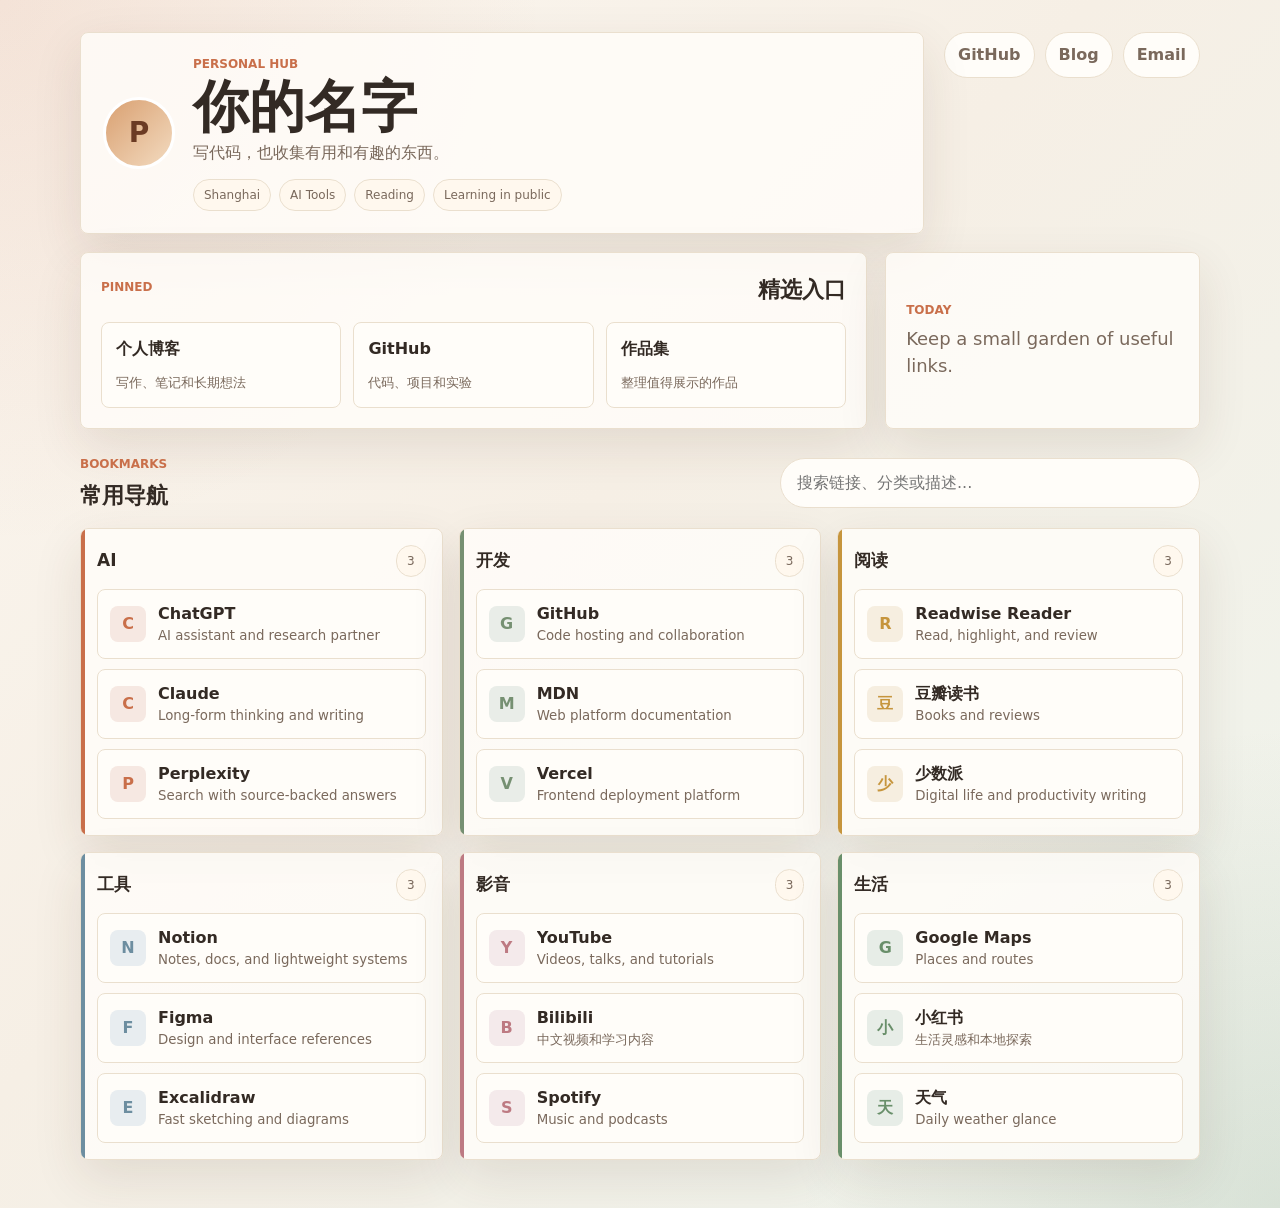
==== index.html @ 1fa59b08 "feat: add personal navigation site" ====
<!doctype html>
<html lang="zh-CN">
  <head>
    <meta charset="utf-8">
    <meta name="viewport" content="width=device-width, initial-scale=1">
    <meta name="description" content="A warm personal navigation hub for favorite links, tools, notes, and daily resources.">
    <title>Personal Navigation Hub</title>
    <link rel="stylesheet" href="styles.css">
    <script src="script.js" defer></script>
  </head>
  <body>
    <main class="page-shell">
      <section class="hero" aria-labelledby="profile-name">
        <div class="profile-card">
          <div class="avatar" aria-hidden="true">P</div>
          <div class="profile-copy">
            <p class="eyebrow">Personal Hub</p>
            <h1 id="profile-name">你的名字</h1>
            <p class="tagline">写代码，也收集有用和有趣的东西。</p>
            <div class="status-tags" id="status-tags" aria-label="Status tags"></div>
          </div>
        </div>
        <nav class="social-links" id="social-links" aria-label="Social links"></nav>
      </section>

      <section class="quick-grid" aria-label="Featured links and note">
        <div class="panel featured-panel">
          <div class="section-heading">
            <p class="eyebrow">Pinned</p>
            <h2>精选入口</h2>
          </div>
          <div class="featured-links" id="featured-links"></div>
        </div>
        <aside class="panel note-panel" aria-label="Daily note">
          <p class="eyebrow">Today</p>
          <p class="note-text">Keep a small garden of useful links.</p>
        </aside>
      </section>

      <section class="navigation-area" aria-labelledby="nav-title">
        <div class="section-heading nav-heading">
          <div>
            <p class="eyebrow">Bookmarks</p>
            <h2 id="nav-title">常用导航</h2>
          </div>
          <label class="search-box">
            <span class="sr-only">搜索链接</span>
            <input id="search-input" type="search" placeholder="搜索链接、分类或描述..." autocomplete="off">
          </label>
        </div>
        <div class="category-grid" id="category-grid"></div>
        <p class="empty-state" id="empty-state" hidden>没有找到匹配的链接，换个关键词试试。</p>
      </section>
    </main>
  </body>
</html>
---- styles.css ----
:root {
  color-scheme: light;
  --paper: #fbf6ef;
  --surface: #fffdf9;
  --surface-soft: #fff8ee;
  --ink: #332a24;
  --muted: #7a695c;
  --line: #eadfce;
  --terracotta: #c96f4a;
  --sage: #769072;
  --gold: #c6953d;
  --blue: #6d8ea0;
  --rose: #bd7a82;
  --green: #698f6a;
  --shadow: 0 18px 50px rgba(73, 48, 31, 0.11);
}

* {
  box-sizing: border-box;
}

body {
  margin: 0;
  min-height: 100vh;
  background:
    radial-gradient(circle at top left, rgba(201, 111, 74, 0.14), transparent 34rem),
    radial-gradient(circle at bottom right, rgba(118, 144, 114, 0.18), transparent 30rem),
    linear-gradient(135deg, #fbf6ef 0%, #f6efe5 44%, #eef4ed 100%);
  color: var(--ink);
  font-family: Inter, ui-sans-serif, system-ui, -apple-system, BlinkMacSystemFont, "Segoe UI", sans-serif;
  line-height: 1.5;
}

a {
  color: inherit;
  text-decoration: none;
}

.page-shell {
  width: min(1120px, calc(100% - 32px));
  margin: 0 auto;
  padding: 32px 0 48px;
}

.hero,
.quick-grid,
.navigation-area {
  animation: rise-in 620ms ease both;
}

.quick-grid {
  animation-delay: 80ms;
}

.navigation-area {
  animation-delay: 140ms;
}

.hero {
  display: flex;
  justify-content: space-between;
  gap: 20px;
  align-items: flex-start;
  margin-bottom: 18px;
}

.profile-card,
.panel,
.category-card {
  border: 1px solid var(--line);
  background: rgba(255, 253, 249, 0.82);
  box-shadow: var(--shadow);
  backdrop-filter: blur(12px);
}

.profile-card {
  display: flex;
  gap: 18px;
  align-items: center;
  flex: 1;
  min-width: 0;
  padding: 22px;
  border-radius: 8px;
}

.avatar {
  display: grid;
  place-items: center;
  width: 72px;
  height: 72px;
  flex: 0 0 auto;
  border: 3px solid #fff;
  border-radius: 50%;
  background: linear-gradient(135deg, #d9a071, #f3dbc0);
  color: #6b3b24;
  font-size: 28px;
  font-weight: 800;
}

.eyebrow {
  margin: 0 0 6px;
  color: var(--terracotta);
  font-size: 12px;
  font-weight: 750;
  text-transform: uppercase;
  letter-spacing: 0;
}

h1,
h2,
h3,
p {
  margin-top: 0;
}

h1 {
  margin-bottom: 6px;
  font-size: clamp(32px, 6vw, 56px);
  line-height: 1;
  letter-spacing: 0;
}

h2 {
  margin-bottom: 0;
  font-size: 22px;
}

h3 {
  margin-bottom: 0;
  font-size: 17px;
}

.tagline {
  margin-bottom: 14px;
  color: var(--muted);
}

.status-tags {
  display: flex;
  flex-wrap: wrap;
  gap: 8px;
}

.status-tags span,
.category-title span {
  border: 1px solid var(--line);
  background: var(--surface-soft);
  color: var(--muted);
  padding: 6px 10px;
  border-radius: 999px;
  font-size: 12px;
}

.social-links {
  display: flex;
  flex-wrap: wrap;
  justify-content: flex-end;
  gap: 10px;
  max-width: 320px;
}

.social-links a {
  border: 1px solid var(--line);
  background: var(--surface);
  padding: 10px 13px;
  border-radius: 999px;
  color: var(--muted);
  font-weight: 700;
  transition: transform 180ms ease, border-color 180ms ease, color 180ms ease;
}

.quick-grid {
  display: grid;
  grid-template-columns: minmax(0, 2fr) minmax(260px, 0.8fr);
  gap: 18px;
  margin-bottom: 22px;
}

.panel {
  border-radius: 8px;
  padding: 20px;
}

.section-heading,
.nav-heading {
  display: flex;
  justify-content: space-between;
  gap: 18px;
  align-items: center;
  margin-bottom: 16px;
}

.featured-links {
  display: grid;
  grid-template-columns: repeat(3, minmax(0, 1fr));
  gap: 12px;
}

.featured-card,
.link-card {
  display: flex;
  gap: 12px;
  min-width: 0;
  border: 1px solid var(--line);
  background: var(--surface);
  transition: transform 180ms ease, border-color 180ms ease, box-shadow 180ms ease, background 180ms ease;
}

.featured-card {
  flex-direction: column;
  padding: 14px;
  border-radius: 8px;
}

.featured-card small,
.link-card small,
.note-text {
  color: var(--muted);
}

.note-panel {
  display: flex;
  flex-direction: column;
  justify-content: center;
}

.note-text {
  margin-bottom: 0;
  font-size: 18px;
}

.navigation-area {
  padding-top: 4px;
}

.search-box {
  width: min(420px, 100%);
}

.search-box input {
  width: 100%;
  border: 1px solid var(--line);
  border-radius: 999px;
  background: var(--surface);
  color: var(--ink);
  font: inherit;
  padding: 12px 16px;
  outline: none;
  transition: border-color 180ms ease, box-shadow 180ms ease;
}

.search-box input:focus {
  border-color: rgba(201, 111, 74, 0.76);
  box-shadow: 0 0 0 4px rgba(201, 111, 74, 0.14);
}

.category-grid {
  display: grid;
  grid-template-columns: repeat(3, minmax(0, 1fr));
  gap: 16px;
}

.category-card {
  position: relative;
  overflow: hidden;
  border-radius: 8px;
  padding: 16px;
}

.category-card::before {
  content: "";
  position: absolute;
  inset: 0 auto 0 0;
  width: 4px;
  background: var(--accent, var(--terracotta));
}

.accent-coral {
  --accent: var(--terracotta);
}

.accent-sage {
  --accent: var(--sage);
}

.accent-gold {
  --accent: var(--gold);
}

.accent-blue {
  --accent: var(--blue);
}

.accent-rose {
  --accent: var(--rose);
}

.accent-green {
  --accent: var(--green);
}

.category-title {
  display: flex;
  justify-content: space-between;
  align-items: center;
  gap: 12px;
  margin-bottom: 12px;
}

.link-list {
  display: grid;
  gap: 10px;
}

.link-card {
  align-items: center;
  padding: 12px;
  border-radius: 8px;
}

.link-mark {
  display: grid;
  place-items: center;
  width: 36px;
  height: 36px;
  flex: 0 0 auto;
  border-radius: 8px;
  background: color-mix(in srgb, var(--accent) 16%, white);
  color: var(--accent);
  font-weight: 800;
}

.link-copy {
  display: grid;
  min-width: 0;
}

.link-copy strong,
.link-copy small {
  overflow: hidden;
  text-overflow: ellipsis;
  white-space: nowrap;
}

.featured-card:hover,
.link-card:hover,
.social-links a:hover {
  transform: translateY(-3px);
  border-color: color-mix(in srgb, var(--accent, var(--terracotta)) 45%, var(--line));
  box-shadow: 0 14px 30px rgba(73, 48, 31, 0.12);
}

.empty-state {
  border: 1px dashed var(--line);
  border-radius: 8px;
  margin: 18px 0 0;
  padding: 18px;
  color: var(--muted);
  text-align: center;
}

.sr-only {
  position: absolute;
  width: 1px;
  height: 1px;
  padding: 0;
  margin: -1px;
  overflow: hidden;
  clip: rect(0, 0, 0, 0);
  white-space: nowrap;
  border: 0;
}

[hidden] {
  display: none !important;
}

@keyframes rise-in {
  from {
    opacity: 0;
    transform: translateY(12px);
  }

  to {
    opacity: 1;
    transform: translateY(0);
  }
}

@media (max-width: 860px) {
  .hero,
  .section-heading,
  .nav-heading {
    align-items: stretch;
    flex-direction: column;
  }

  .social-links {
    justify-content: flex-start;
    max-width: none;
  }

  .quick-grid,
  .category-grid {
    grid-template-columns: 1fr;
  }

  .featured-links {
    grid-template-columns: 1fr;
  }
}

@media (max-width: 560px) {
  .page-shell {
    width: min(100% - 22px, 1120px);
    padding-top: 16px;
  }

  .profile-card {
    align-items: flex-start;
    flex-direction: column;
  }

  h1 {
    font-size: 38px;
  }
}

@media (prefers-reduced-motion: reduce) {
  *,
  *::before,
  *::after {
    animation-duration: 1ms !important;
    scroll-behavior: auto !important;
    transition-duration: 1ms !important;
  }
}
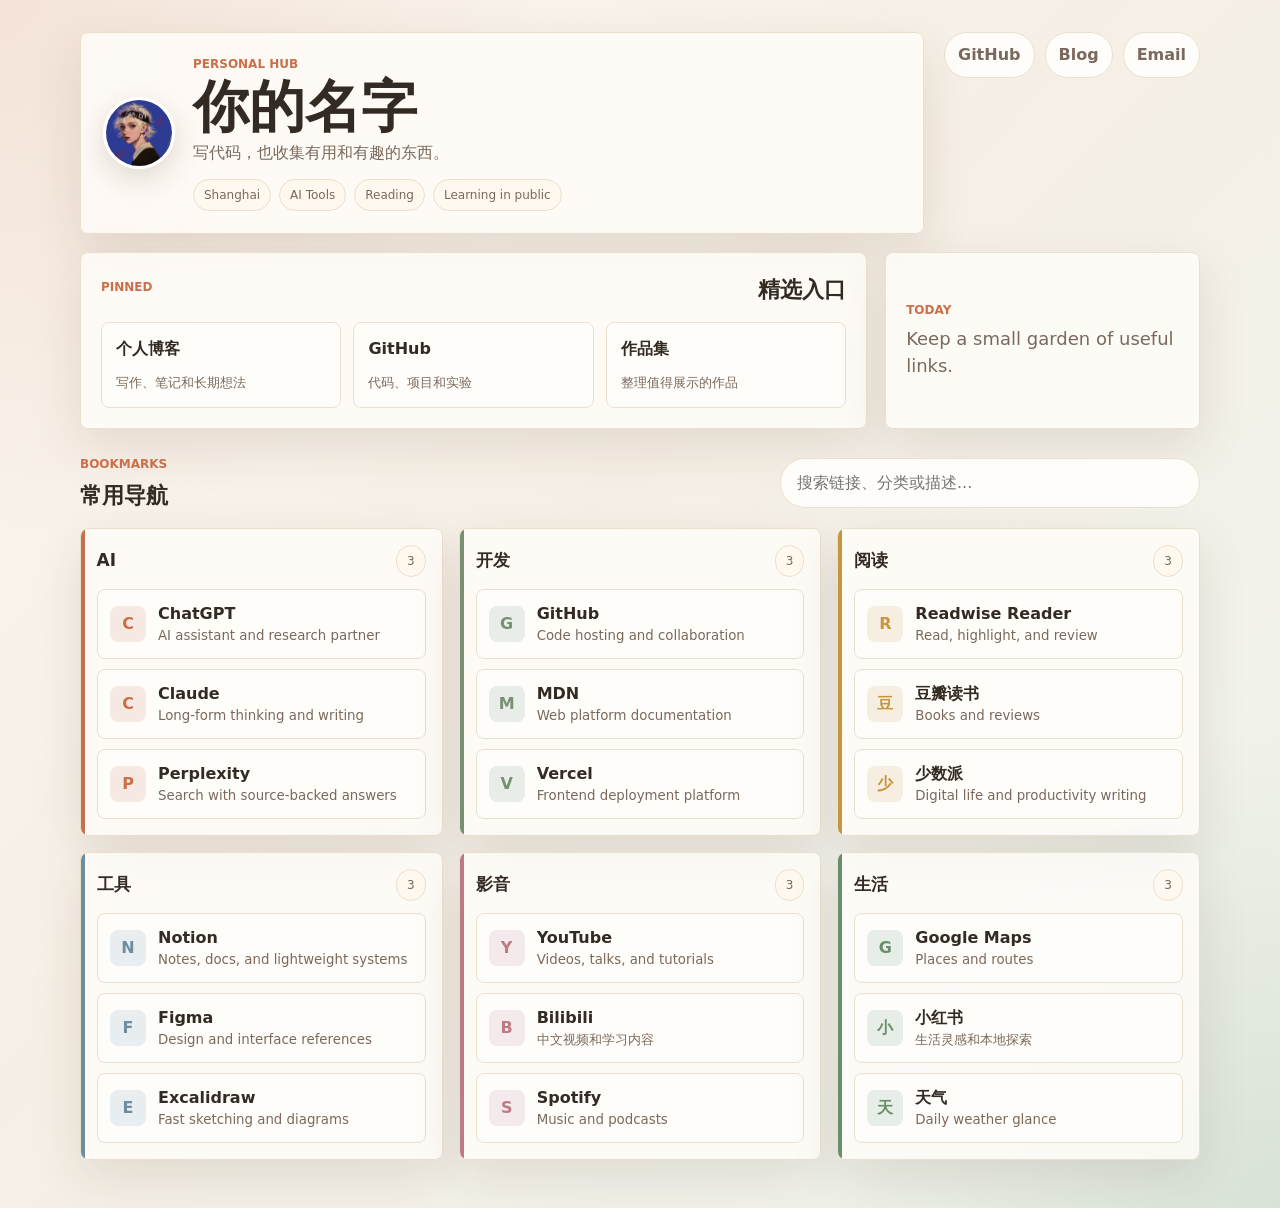
==== commit 426035a4: "feat: update profile avatar and email" ====
--- a/index.html
+++ b/index.html
@@ -12,7 +12,7 @@
     <main class="page-shell">
       <section class="hero" aria-labelledby="profile-name">
         <div class="profile-card">
-          <div class="avatar" aria-hidden="true">P</div>
+          <img class="avatar" src="assets/avatar.jpg" alt="个人头像">
           <div class="profile-copy">
             <p class="eyebrow">Personal Hub</p>
             <h1 id="profile-name">你的名字</h1>
--- a/styles.css
+++ b/styles.css
@@ -84,17 +84,15 @@
 }
 
 .avatar {
-  display: grid;
-  place-items: center;
   width: 72px;
   height: 72px;
   flex: 0 0 auto;
   border: 3px solid #fff;
   border-radius: 50%;
+  object-fit: cover;
+  object-position: center;
   background: linear-gradient(135deg, #d9a071, #f3dbc0);
-  color: #6b3b24;
-  font-size: 28px;
-  font-weight: 800;
+  box-shadow: 0 10px 28px rgba(73, 48, 31, 0.16);
 }
 
 .eyebrow {
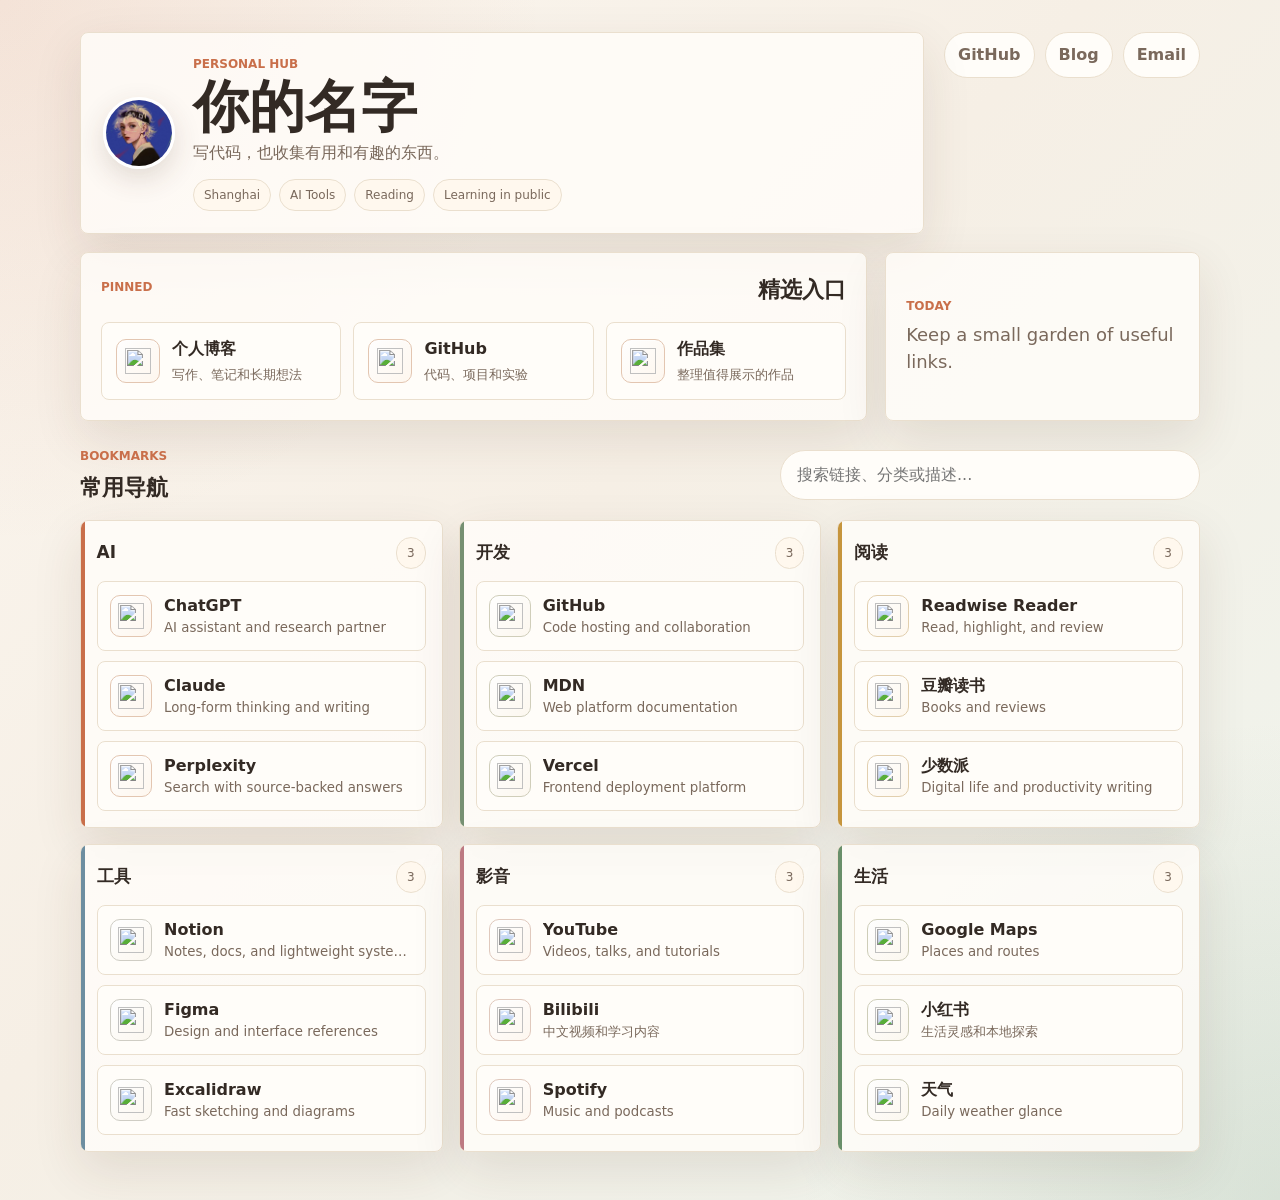
==== commit 8a5b1a1e: "feat: add link image previews" ====
--- a/index.html
+++ b/index.html
@@ -5,8 +5,8 @@
     <meta name="viewport" content="width=device-width, initial-scale=1">
     <meta name="description" content="A warm personal navigation hub for favorite links, tools, notes, and daily resources.">
     <title>Personal Navigation Hub</title>
-    <link rel="stylesheet" href="styles.css">
-    <script src="script.js" defer></script>
+    <link rel="stylesheet" href="styles.css?v=20260515-2">
+    <script src="script.js?v=20260515-2" defer></script>
   </head>
   <body>
     <main class="page-shell">
--- a/styles.css
+++ b/styles.css
@@ -205,9 +205,47 @@
 }
 
 .featured-card {
-  flex-direction: column;
+  align-items: center;
   padding: 14px;
   border-radius: 8px;
+}
+
+.featured-card span:last-child {
+  display: grid;
+  gap: 4px;
+  min-width: 0;
+}
+
+.featured-visual,
+.link-visual {
+  display: grid;
+  place-items: center;
+  flex: 0 0 auto;
+  border: 1px solid color-mix(in srgb, var(--accent, var(--terracotta)) 22%, var(--line));
+  background:
+    linear-gradient(135deg, rgba(255, 255, 255, 0.92), rgba(255, 248, 238, 0.78)),
+    color-mix(in srgb, var(--accent, var(--terracotta)) 9%, white);
+  box-shadow: inset 0 1px 0 rgba(255, 255, 255, 0.72);
+}
+
+.featured-visual {
+  width: 44px;
+  height: 44px;
+  border-radius: 10px;
+}
+
+.link-visual {
+  width: 42px;
+  height: 42px;
+  border-radius: 10px;
+}
+
+.featured-visual img,
+.link-visual img {
+  display: block;
+  width: 26px;
+  height: 26px;
+  object-fit: contain;
 }
 
 .featured-card small,
@@ -316,18 +354,6 @@
   border-radius: 8px;
 }
 
-.link-mark {
-  display: grid;
-  place-items: center;
-  width: 36px;
-  height: 36px;
-  flex: 0 0 auto;
-  border-radius: 8px;
-  background: color-mix(in srgb, var(--accent) 16%, white);
-  color: var(--accent);
-  font-weight: 800;
-}
-
 .link-copy {
   display: grid;
   min-width: 0;
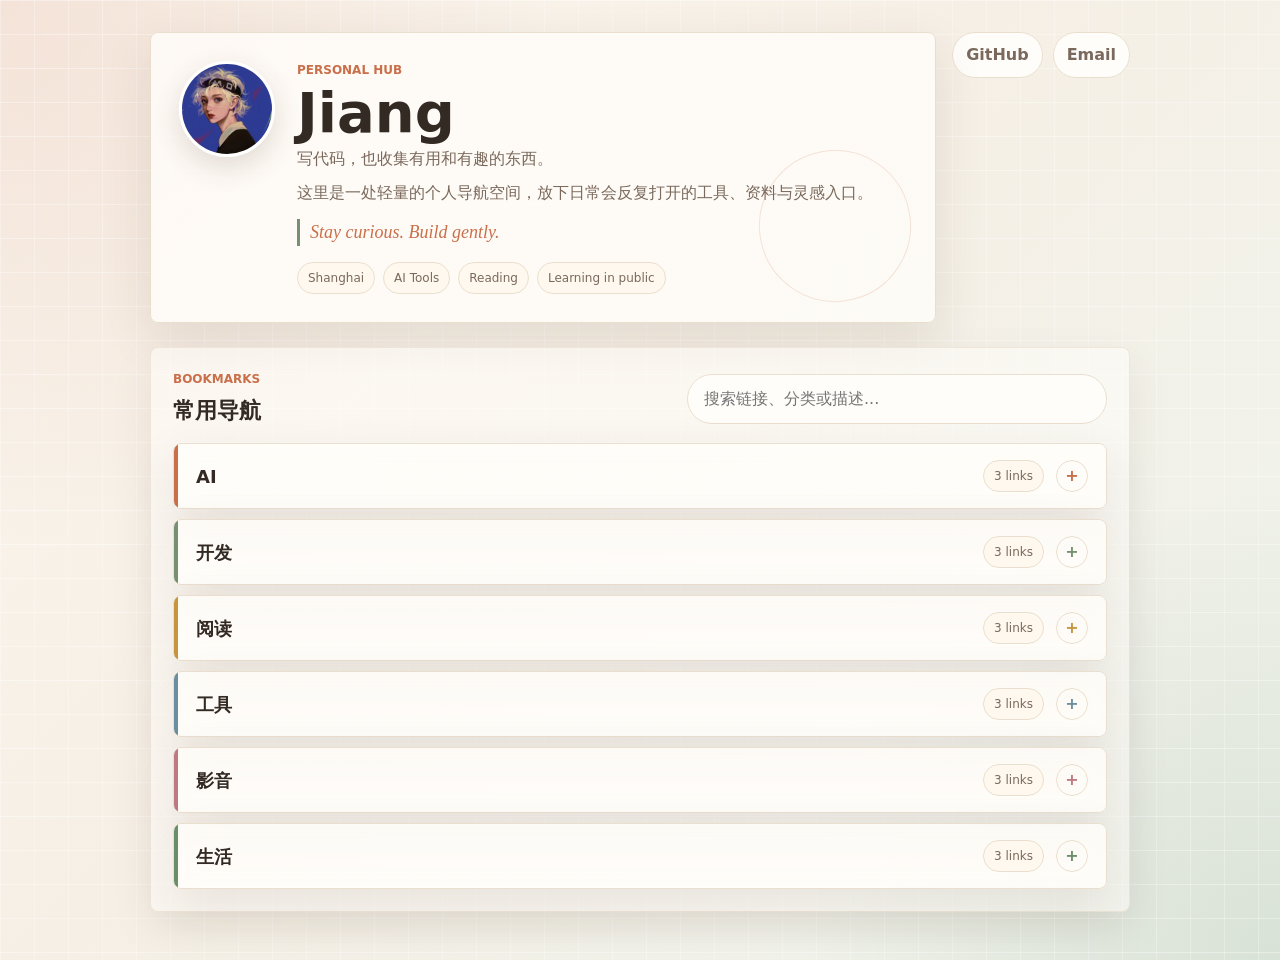
==== commit a620101c: "feat: simplify profile and collapse navigation" ====
--- a/index.html
+++ b/index.html
@@ -5,8 +5,8 @@
     <meta name="viewport" content="width=device-width, initial-scale=1">
     <meta name="description" content="A warm personal navigation hub for favorite links, tools, notes, and daily resources.">
     <title>Personal Navigation Hub</title>
-    <link rel="stylesheet" href="styles.css?v=20260515-2">
-    <script src="script.js?v=20260515-2" defer></script>
+    <link rel="stylesheet" href="styles.css?v=20260515-3">
+    <script src="script.js?v=20260515-3" defer></script>
   </head>
   <body>
     <main class="page-shell">
@@ -15,26 +15,14 @@
           <img class="avatar" src="assets/avatar.jpg" alt="个人头像">
           <div class="profile-copy">
             <p class="eyebrow">Personal Hub</p>
-            <h1 id="profile-name">你的名字</h1>
+            <h1 id="profile-name">Jiang</h1>
             <p class="tagline">写代码，也收集有用和有趣的东西。</p>
+            <p class="profile-intro">这里是一处轻量的个人导航空间，放下日常会反复打开的工具、资料与灵感入口。</p>
+            <p class="signature">Stay curious. Build gently.</p>
             <div class="status-tags" id="status-tags" aria-label="Status tags"></div>
           </div>
         </div>
         <nav class="social-links" id="social-links" aria-label="Social links"></nav>
-      </section>
-
-      <section class="quick-grid" aria-label="Featured links and note">
-        <div class="panel featured-panel">
-          <div class="section-heading">
-            <p class="eyebrow">Pinned</p>
-            <h2>精选入口</h2>
-          </div>
-          <div class="featured-links" id="featured-links"></div>
-        </div>
-        <aside class="panel note-panel" aria-label="Daily note">
-          <p class="eyebrow">Today</p>
-          <p class="note-text">Keep a small garden of useful links.</p>
-        </aside>
       </section>
 
       <section class="navigation-area" aria-labelledby="nav-title">
--- a/styles.css
+++ b/styles.css
@@ -23,9 +23,12 @@
   margin: 0;
   min-height: 100vh;
   background:
+    linear-gradient(rgba(255, 255, 255, 0.36) 1px, transparent 1px),
+    linear-gradient(90deg, rgba(255, 255, 255, 0.28) 1px, transparent 1px),
     radial-gradient(circle at top left, rgba(201, 111, 74, 0.14), transparent 34rem),
     radial-gradient(circle at bottom right, rgba(118, 144, 114, 0.18), transparent 30rem),
     linear-gradient(135deg, #fbf6ef 0%, #f6efe5 44%, #eef4ed 100%);
+  background-size: 34px 34px, 34px 34px, auto, auto, auto;
   color: var(--ink);
   font-family: Inter, ui-sans-serif, system-ui, -apple-system, BlinkMacSystemFont, "Segoe UI", sans-serif;
   line-height: 1.5;
@@ -37,31 +40,26 @@
 }
 
 .page-shell {
-  width: min(1120px, calc(100% - 32px));
+  width: min(980px, calc(100% - 32px));
   margin: 0 auto;
   padding: 32px 0 48px;
 }
 
 .hero,
-.quick-grid,
 .navigation-area {
   animation: rise-in 620ms ease both;
 }
 
-.quick-grid {
-  animation-delay: 80ms;
-}
-
 .navigation-area {
-  animation-delay: 140ms;
+  animation-delay: 100ms;
 }
 
 .hero {
-  display: flex;
-  justify-content: space-between;
-  gap: 20px;
-  align-items: flex-start;
-  margin-bottom: 18px;
+  display: grid;
+  grid-template-columns: minmax(0, 1fr) auto;
+  gap: 16px;
+  align-items: start;
+  margin-bottom: 24px;
 }
 
 .profile-card,
@@ -75,17 +73,32 @@
 
 .profile-card {
   display: flex;
-  gap: 18px;
-  align-items: center;
+  gap: 22px;
+  align-items: flex-start;
   flex: 1;
   min-width: 0;
-  padding: 22px;
+  position: relative;
+  overflow: hidden;
+  padding: 28px;
   border-radius: 8px;
 }
 
+.profile-card::after {
+  content: "";
+  position: absolute;
+  right: 24px;
+  bottom: 20px;
+  width: 150px;
+  height: 150px;
+  border: 1px solid rgba(201, 111, 74, 0.18);
+  border-radius: 50%;
+  transform: rotate(-12deg);
+  pointer-events: none;
+}
+
 .avatar {
-  width: 72px;
-  height: 72px;
+  width: 96px;
+  height: 96px;
   flex: 0 0 auto;
   border: 3px solid #fff;
   border-radius: 50%;
@@ -129,8 +142,26 @@
 }
 
 .tagline {
+  margin-bottom: 10px;
+  color: var(--muted);
+}
+
+.profile-intro {
+  max-width: 620px;
   margin-bottom: 14px;
-  color: var(--muted);
+  color: #5f5147;
+  font-size: 16px;
+}
+
+.signature {
+  display: inline-flex;
+  margin-bottom: 16px;
+  border-left: 3px solid var(--sage);
+  padding-left: 10px;
+  color: var(--terracotta);
+  font-family: Georgia, "Times New Roman", serif;
+  font-size: 18px;
+  font-style: italic;
 }
 
 .status-tags {
@@ -140,7 +171,7 @@
 }
 
 .status-tags span,
-.category-title span {
+.category-meta {
   border: 1px solid var(--line);
   background: var(--surface-soft);
   color: var(--muted);
@@ -167,13 +198,6 @@
   transition: transform 180ms ease, border-color 180ms ease, color 180ms ease;
 }
 
-.quick-grid {
-  display: grid;
-  grid-template-columns: minmax(0, 2fr) minmax(260px, 0.8fr);
-  gap: 18px;
-  margin-bottom: 22px;
-}
-
 .panel {
   border-radius: 8px;
   padding: 20px;
@@ -188,13 +212,6 @@
   margin-bottom: 16px;
 }
 
-.featured-links {
-  display: grid;
-  grid-template-columns: repeat(3, minmax(0, 1fr));
-  gap: 12px;
-}
-
-.featured-card,
 .link-card {
   display: flex;
   gap: 12px;
@@ -204,19 +221,6 @@
   transition: transform 180ms ease, border-color 180ms ease, box-shadow 180ms ease, background 180ms ease;
 }
 
-.featured-card {
-  align-items: center;
-  padding: 14px;
-  border-radius: 8px;
-}
-
-.featured-card span:last-child {
-  display: grid;
-  gap: 4px;
-  min-width: 0;
-}
-
-.featured-visual,
 .link-visual {
   display: grid;
   place-items: center;
@@ -228,19 +232,12 @@
   box-shadow: inset 0 1px 0 rgba(255, 255, 255, 0.72);
 }
 
-.featured-visual {
-  width: 44px;
-  height: 44px;
-  border-radius: 10px;
-}
-
 .link-visual {
   width: 42px;
   height: 42px;
   border-radius: 10px;
 }
 
-.featured-visual img,
 .link-visual img {
   display: block;
   width: 26px;
@@ -248,25 +245,17 @@
   object-fit: contain;
 }
 
-.featured-card small,
 .link-card small,
-.note-text {
+.profile-intro {
   color: var(--muted);
 }
 
-.note-panel {
-  display: flex;
-  flex-direction: column;
-  justify-content: center;
-}
-
-.note-text {
-  margin-bottom: 0;
-  font-size: 18px;
-}
-
 .navigation-area {
-  padding-top: 4px;
+  border: 1px solid rgba(234, 223, 206, 0.7);
+  border-radius: 8px;
+  background: rgba(255, 253, 249, 0.56);
+  padding: 22px;
+  box-shadow: 0 16px 44px rgba(73, 48, 31, 0.08);
 }
 
 .search-box {
@@ -292,15 +281,16 @@
 
 .category-grid {
   display: grid;
-  grid-template-columns: repeat(3, minmax(0, 1fr));
-  gap: 16px;
+  grid-template-columns: 1fr;
+  gap: 10px;
 }
 
 .category-card {
   position: relative;
   overflow: hidden;
   border-radius: 8px;
-  padding: 16px;
+  padding: 0;
+  transition: border-color 180ms ease, box-shadow 180ms ease, transform 180ms ease;
 }
 
 .category-card::before {
@@ -311,6 +301,11 @@
   background: var(--accent, var(--terracotta));
 }
 
+.category-card[open] {
+  border-color: color-mix(in srgb, var(--accent) 42%, var(--line));
+  box-shadow: 0 16px 38px rgba(73, 48, 31, 0.1);
+}
+
 .accent-coral {
   --accent: var(--terracotta);
 }
@@ -340,12 +335,50 @@
   justify-content: space-between;
   align-items: center;
   gap: 12px;
-  margin-bottom: 12px;
+  min-height: 62px;
+  margin-bottom: 0;
+  padding: 16px 18px 16px 22px;
+  cursor: pointer;
+  list-style: none;
+}
+
+.category-title::-webkit-details-marker {
+  display: none;
+}
+
+.category-title::after {
+  content: "+";
+  display: grid;
+  place-items: center;
+  width: 30px;
+  height: 30px;
+  border: 1px solid var(--line);
+  border-radius: 50%;
+  color: var(--accent);
+  font-weight: 800;
+  transition: transform 180ms ease, background 180ms ease;
+}
+
+.category-card[open] .category-title::after {
+  content: "-";
+  transform: rotate(180deg);
+  background: color-mix(in srgb, var(--accent) 10%, white);
+}
+
+.category-name {
+  font-size: 18px;
+  font-weight: 800;
+}
+
+.category-meta {
+  margin-left: auto;
 }
 
 .link-list {
   display: grid;
   gap: 10px;
+  padding: 0 16px 16px 22px;
+  animation: reveal-links 220ms ease both;
 }
 
 .link-card {
@@ -366,7 +399,6 @@
   white-space: nowrap;
 }
 
-.featured-card:hover,
 .link-card:hover,
 .social-links a:hover {
   transform: translateY(-3px);
@@ -411,25 +443,35 @@
   }
 }
 
+@keyframes reveal-links {
+  from {
+    opacity: 0;
+    transform: translateY(-4px);
+  }
+
+  to {
+    opacity: 1;
+    transform: translateY(0);
+  }
+}
+
 @media (max-width: 860px) {
-  .hero,
   .section-heading,
   .nav-heading {
     align-items: stretch;
     flex-direction: column;
   }
 
+  .hero {
+    grid-template-columns: 1fr;
+  }
+
   .social-links {
     justify-content: flex-start;
     max-width: none;
   }
 
-  .quick-grid,
   .category-grid {
-    grid-template-columns: 1fr;
-  }
-
-  .featured-links {
     grid-template-columns: 1fr;
   }
 }
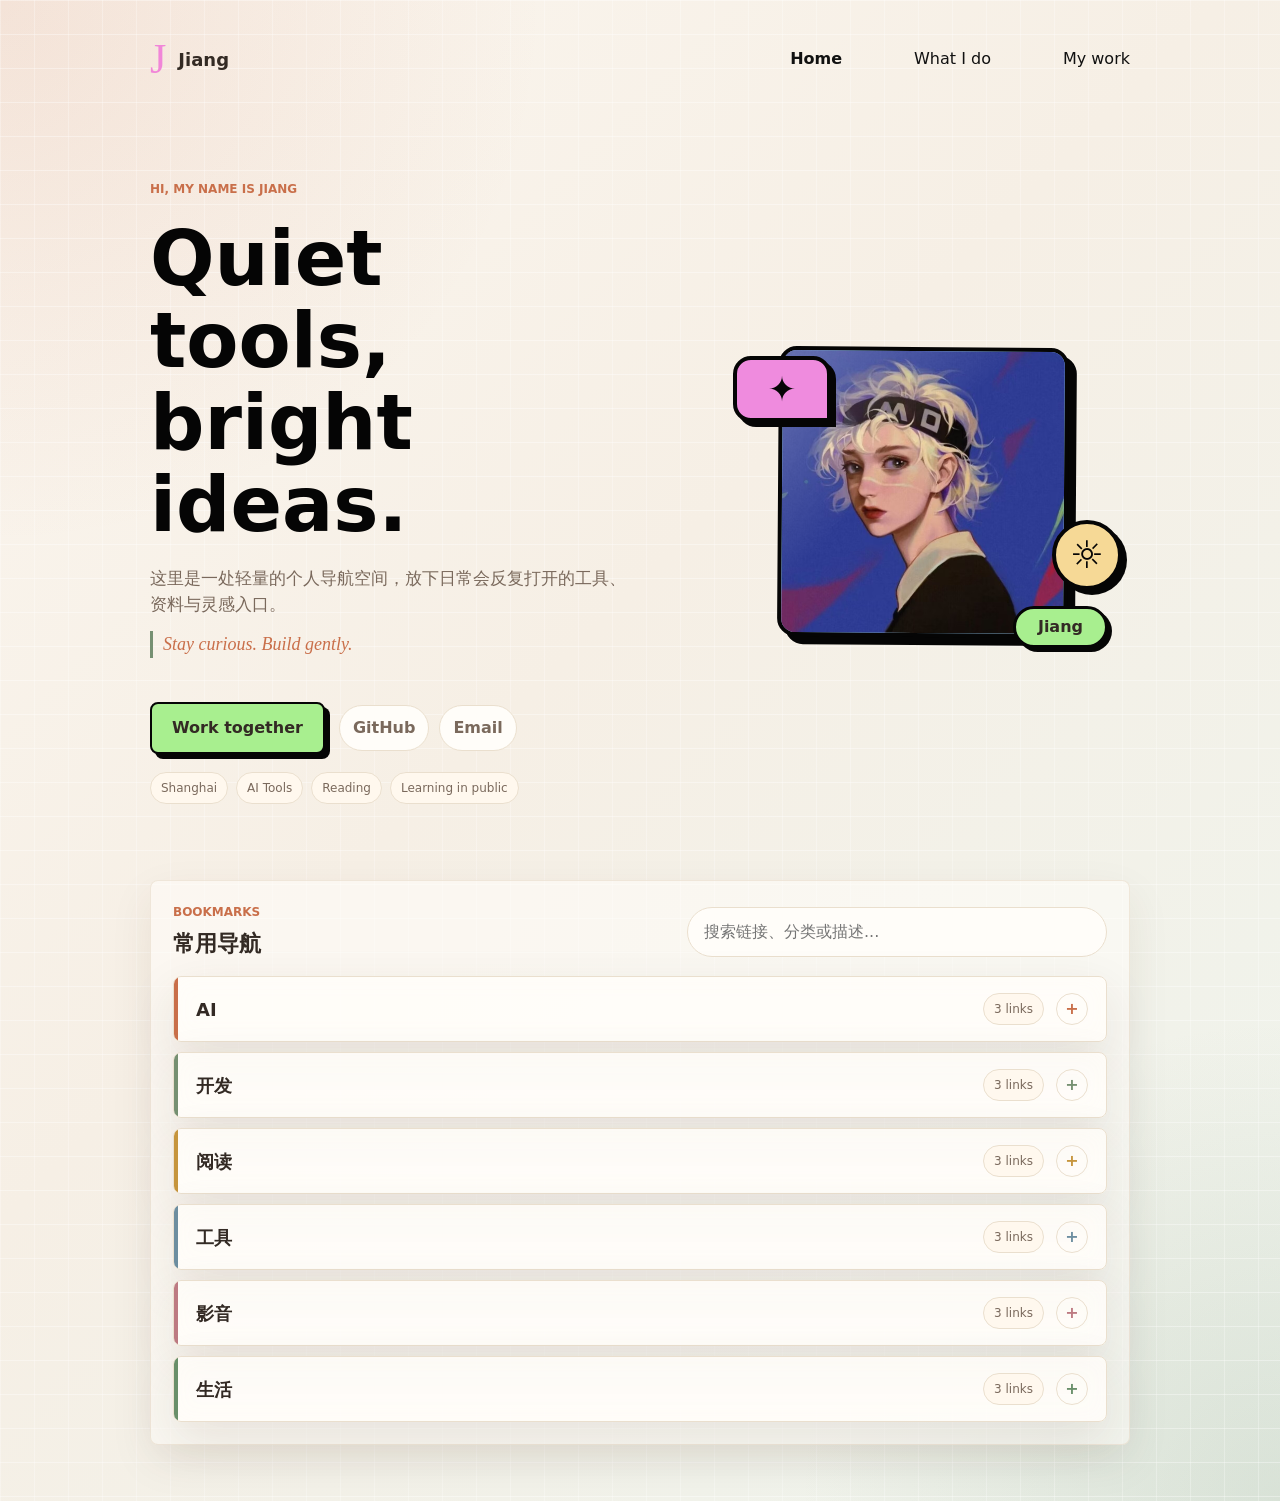
==== commit 38abfad6: "feat: redesign hero with playful portfolio style" ====
--- a/index.html
+++ b/index.html
@@ -5,27 +5,47 @@
     <meta name="viewport" content="width=device-width, initial-scale=1">
     <meta name="description" content="A warm personal navigation hub for favorite links, tools, notes, and daily resources.">
     <title>Personal Navigation Hub</title>
-    <link rel="stylesheet" href="styles.css?v=20260515-3">
-    <script src="script.js?v=20260515-3" defer></script>
+    <link rel="stylesheet" href="styles.css?v=20260515-4">
+    <script src="script.js?v=20260515-4" defer></script>
   </head>
   <body>
+    <header class="site-header">
+      <a class="brand" href="#home" aria-label="Jiang home">
+        <span class="logo-mark">J</span>
+        <strong>Jiang</strong>
+      </a>
+      <nav class="top-nav" aria-label="Primary navigation">
+        <a class="active" href="#home">Home</a>
+        <a href="#what-i-do">What I do</a>
+        <a href="#my-work">My work</a>
+      </nav>
+    </header>
+
     <main class="page-shell">
-      <section class="hero" aria-labelledby="profile-name">
-        <div class="profile-card">
-          <img class="avatar" src="assets/avatar.jpg" alt="个人头像">
-          <div class="profile-copy">
-            <p class="eyebrow">Personal Hub</p>
-            <h1 id="profile-name">Jiang</h1>
-            <p class="tagline">写代码，也收集有用和有趣的东西。</p>
-            <p class="profile-intro">这里是一处轻量的个人导航空间，放下日常会反复打开的工具、资料与灵感入口。</p>
-            <p class="signature">Stay curious. Build gently.</p>
-            <div class="status-tags" id="status-tags" aria-label="Status tags"></div>
+      <section class="portfolio-hero" id="home" aria-labelledby="profile-name">
+        <div class="hero-copy">
+          <p class="eyebrow">Hi, my name is Jiang</p>
+          <h1 class="hero-title" id="profile-name">Quiet tools, bright ideas.</h1>
+          <p class="profile-intro" id="what-i-do">这里是一处轻量的个人导航空间，放下日常会反复打开的工具、资料与灵感入口。</p>
+          <p class="signature">Stay curious. Build gently.</p>
+          <div class="hero-actions">
+            <a class="cta-button" href="mailto:2931708921@qq.com">Work together</a>
+            <nav class="social-links" id="social-links" aria-label="Social links"></nav>
           </div>
+          <div class="status-tags" id="status-tags" aria-label="Status tags"></div>
         </div>
-        <nav class="social-links" id="social-links" aria-label="Social links"></nav>
+
+        <div class="portrait-stage" aria-label="Jiang portrait">
+          <span class="floating-sticker sticker-brush" aria-hidden="true">✦</span>
+          <figure class="portrait-frame">
+            <img class="avatar" src="assets/avatar.jpg" alt="个人头像">
+          </figure>
+          <span class="floating-sticker sticker-sun" aria-hidden="true">☼</span>
+          <span class="name-pill">Jiang</span>
+        </div>
       </section>
 
-      <section class="navigation-area" aria-labelledby="nav-title">
+      <section class="navigation-area" id="my-work" aria-labelledby="nav-title">
         <div class="section-heading nav-heading">
           <div>
             <p class="eyebrow">Bookmarks</p>
--- a/styles.css
+++ b/styles.css
@@ -34,24 +34,203 @@
   line-height: 1.5;
 }
 
+html {
+  scroll-behavior: smooth;
+}
+
 a {
   color: inherit;
   text-decoration: none;
 }
 
+.site-header {
+  display: flex;
+  align-items: center;
+  justify-content: space-between;
+  width: min(980px, calc(100% - 32px));
+  margin: 0 auto;
+  padding: 38px 0 28px;
+}
+
+.brand,
+.top-nav {
+  display: flex;
+  align-items: center;
+}
+
+.brand {
+  gap: 12px;
+  font-size: 18px;
+}
+
+.logo-mark {
+  display: inline-grid;
+  place-items: center;
+  color: #f186d8;
+  font-family: Georgia, "Times New Roman", serif;
+  font-size: 42px;
+  font-weight: 400;
+  line-height: 1;
+}
+
+.top-nav {
+  gap: clamp(22px, 7vw, 72px);
+  font-size: 16px;
+}
+
+.top-nav a {
+  color: #111;
+}
+
+.top-nav .active {
+  font-weight: 800;
+}
+
 .page-shell {
   width: min(980px, calc(100% - 32px));
   margin: 0 auto;
-  padding: 32px 0 48px;
-}
-
-.hero,
+  padding: 72px 0 56px;
+}
+
+.portfolio-hero,
 .navigation-area {
   animation: rise-in 620ms ease both;
 }
 
 .navigation-area {
-  animation-delay: 100ms;
+  animation-delay: 120ms;
+}
+
+.portfolio-hero {
+  display: grid;
+  grid-template-columns: minmax(0, 1.08fr) minmax(300px, 0.92fr);
+  gap: clamp(34px, 7vw, 78px);
+  align-items: center;
+  min-height: 420px;
+  margin-bottom: 76px;
+}
+
+.hero-copy {
+  min-width: 0;
+}
+
+.hero-title {
+  max-width: 560px;
+  margin: 20px 0 20px;
+  color: #050505;
+  font-size: clamp(46px, 7.4vw, 76px);
+  line-height: 1.08;
+  letter-spacing: 0;
+}
+
+.hero-actions {
+  display: flex;
+  flex-wrap: wrap;
+  gap: 14px;
+  align-items: center;
+  margin: 28px 0 18px;
+}
+
+.cta-button {
+  display: inline-flex;
+  align-items: center;
+  justify-content: center;
+  min-height: 52px;
+  border: 2px solid #050505;
+  border-radius: 8px;
+  background: #a8ef8f;
+  box-shadow: 5px 5px 0 #050505;
+  padding: 0 20px;
+  font-weight: 700;
+  transition: transform 160ms ease, box-shadow 160ms ease;
+}
+
+.cta-button:hover {
+  transform: translate(2px, 2px);
+  box-shadow: 3px 3px 0 #050505;
+}
+
+.portrait-stage {
+  position: relative;
+  display: grid;
+  place-items: center;
+  min-height: 360px;
+}
+
+.portrait-frame {
+  position: relative;
+  width: min(290px, 70vw);
+  aspect-ratio: 1 / 1;
+  margin: 0;
+  overflow: hidden;
+  border: 4px solid #050505;
+  border-radius: 18px;
+  background: #94c8ef;
+  box-shadow: 8px 8px 0 #050505;
+  transform: rotate(0.4deg);
+}
+
+.portrait-frame::before {
+  content: "";
+  position: absolute;
+  inset: 0;
+  background: linear-gradient(135deg, rgba(255, 255, 255, 0.28), transparent 42%);
+  pointer-events: none;
+  z-index: 1;
+}
+
+.portrait-frame .avatar {
+  width: 100%;
+  height: 100%;
+  border: 0;
+  border-radius: 0;
+  box-shadow: none;
+}
+
+.floating-sticker {
+  position: absolute;
+  z-index: 2;
+  display: grid;
+  place-items: center;
+  border: 4px solid #050505;
+  color: #050505;
+  font-weight: 900;
+  box-shadow: 5px 5px 0 #050505;
+  animation: float-sticker 3.8s ease-in-out infinite;
+}
+
+.sticker-brush {
+  top: 44px;
+  left: 18px;
+  width: 98px;
+  height: 66px;
+  border-radius: 18px 18px 0 18px;
+  background: #ef8bde;
+  font-size: 34px;
+}
+
+.sticker-sun {
+  right: 8px;
+  bottom: 82px;
+  width: 70px;
+  height: 70px;
+  border-radius: 50%;
+  background: #f6d996;
+  font-size: 38px;
+  animation-delay: 0.8s;
+}
+
+.name-pill {
+  position: absolute;
+  right: 22px;
+  bottom: 24px;
+  z-index: 2;
+  border: 3px solid #050505;
+  border-radius: 999px;
+  background: #a8ef8f;
+  box-shadow: 4px 4px 0 #050505;
+  padding: 6px 22px;
+  font-weight: 800;
 }
 
 .hero {
@@ -147,10 +326,10 @@
 }
 
 .profile-intro {
-  max-width: 620px;
+  max-width: 560px;
   margin-bottom: 14px;
   color: #5f5147;
-  font-size: 16px;
+  font-size: 17px;
 }
 
 .signature {
@@ -455,7 +634,40 @@
   }
 }
 
+@keyframes float-sticker {
+  0%,
+  100% {
+    transform: translateY(0) rotate(-2deg);
+  }
+
+  50% {
+    transform: translateY(-8px) rotate(2deg);
+  }
+}
+
 @media (max-width: 860px) {
+  .site-header {
+    align-items: flex-start;
+    flex-direction: column;
+    gap: 20px;
+    padding-top: 24px;
+  }
+
+  .top-nav {
+    width: 100%;
+    justify-content: space-between;
+    gap: 14px;
+  }
+
+  .page-shell {
+    padding-top: 30px;
+  }
+
+  .portfolio-hero {
+    grid-template-columns: 1fr;
+    margin-bottom: 44px;
+  }
+
   .section-heading,
   .nav-heading {
     align-items: stretch;
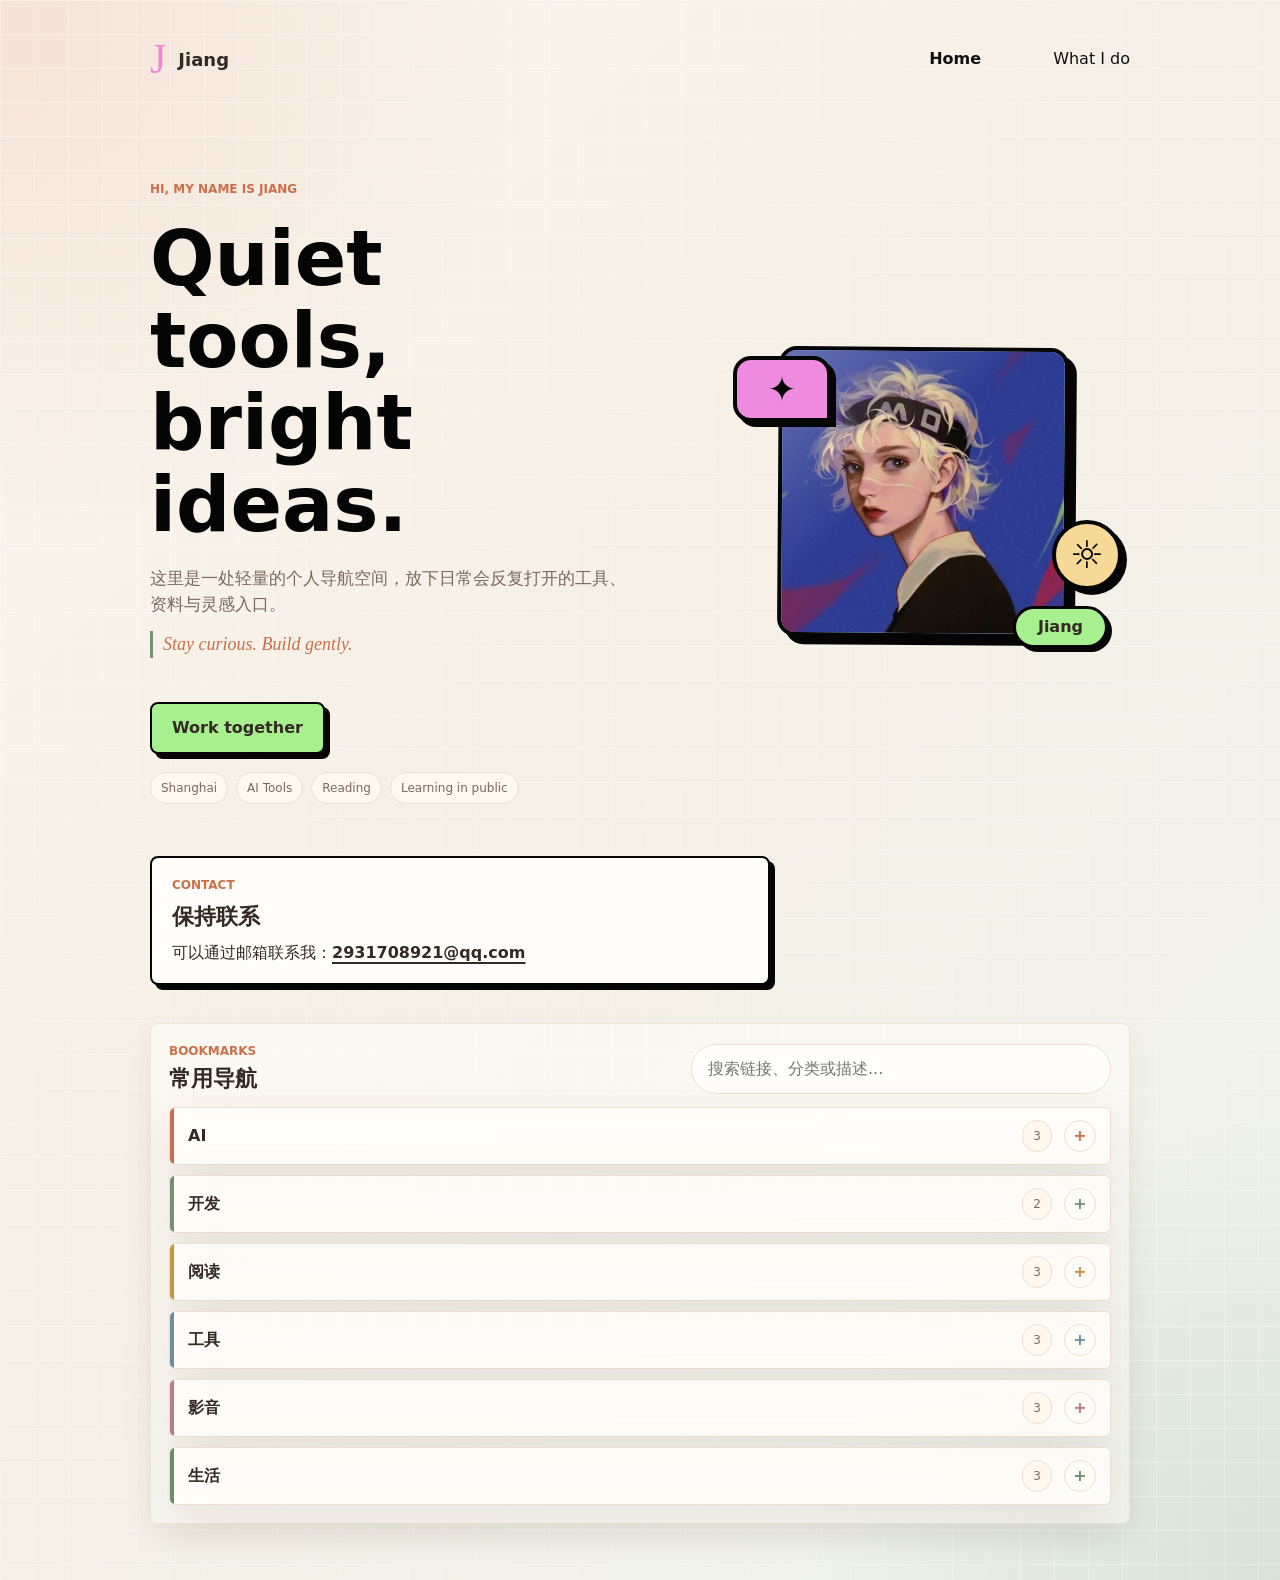
==== commit 27fa7529: "feat: calm hero and simplify navigation" ====
--- a/index.html
+++ b/index.html
@@ -5,8 +5,8 @@
     <meta name="viewport" content="width=device-width, initial-scale=1">
     <meta name="description" content="A warm personal navigation hub for favorite links, tools, notes, and daily resources.">
     <title>Personal Navigation Hub</title>
-    <link rel="stylesheet" href="styles.css?v=20260515-4">
-    <script src="script.js?v=20260515-4" defer></script>
+    <link rel="stylesheet" href="styles.css?v=20260515-5">
+    <script src="script.js?v=20260515-5" defer></script>
   </head>
   <body>
     <header class="site-header">
@@ -17,7 +17,6 @@
       <nav class="top-nav" aria-label="Primary navigation">
         <a class="active" href="#home">Home</a>
         <a href="#what-i-do">What I do</a>
-        <a href="#my-work">My work</a>
       </nav>
     </header>
 
@@ -29,8 +28,7 @@
           <p class="profile-intro" id="what-i-do">这里是一处轻量的个人导航空间，放下日常会反复打开的工具、资料与灵感入口。</p>
           <p class="signature">Stay curious. Build gently.</p>
           <div class="hero-actions">
-            <a class="cta-button" href="mailto:2931708921@qq.com">Work together</a>
-            <nav class="social-links" id="social-links" aria-label="Social links"></nav>
+            <a class="cta-button" href="#contact">Work together</a>
           </div>
           <div class="status-tags" id="status-tags" aria-label="Status tags"></div>
         </div>
@@ -45,7 +43,13 @@
         </div>
       </section>
 
-      <section class="navigation-area" id="my-work" aria-labelledby="nav-title">
+      <section class="contact-panel" id="contact" aria-labelledby="contact-title">
+        <p class="eyebrow">Contact</p>
+        <h2 id="contact-title">保持联系</h2>
+        <p>可以通过邮箱联系我：<a href="mailto:2931708921@qq.com">2931708921@qq.com</a></p>
+      </section>
+
+      <section class="navigation-area compact" id="my-work" aria-labelledby="nav-title">
         <div class="section-heading nav-heading">
           <div>
             <p class="eyebrow">Bookmarks</p>
--- a/styles.css
+++ b/styles.css
@@ -196,7 +196,6 @@
   color: #050505;
   font-weight: 900;
   box-shadow: 5px 5px 0 #050505;
-  animation: float-sticker 3.8s ease-in-out infinite;
 }
 
 .sticker-brush {
@@ -217,7 +216,6 @@
   border-radius: 50%;
   background: #f6d996;
   font-size: 38px;
-  animation-delay: 0.8s;
 }
 
 .name-pill {
@@ -433,8 +431,41 @@
   border: 1px solid rgba(234, 223, 206, 0.7);
   border-radius: 8px;
   background: rgba(255, 253, 249, 0.56);
-  padding: 22px;
-  box-shadow: 0 16px 44px rgba(73, 48, 31, 0.08);
+  padding: 18px;
+  box-shadow: 0 12px 34px rgba(73, 48, 31, 0.06);
+}
+
+.contact-panel {
+  max-width: 620px;
+  margin: -24px 0 38px;
+  border: 2px solid #050505;
+  border-radius: 8px;
+  background: #fffdf9;
+  box-shadow: 5px 5px 0 #050505;
+  padding: 18px 20px;
+}
+
+.contact-panel h2 {
+  margin-bottom: 8px;
+}
+
+.contact-panel p:last-child {
+  margin-bottom: 0;
+}
+
+.contact-panel a {
+  font-weight: 800;
+  text-decoration: underline;
+  text-decoration-thickness: 2px;
+  text-underline-offset: 4px;
+}
+
+.navigation-area.compact .nav-heading {
+  margin-bottom: 12px;
+}
+
+.navigation-area.compact .eyebrow {
+  margin-bottom: 2px;
 }
 
 .search-box {
@@ -467,7 +498,7 @@
 .category-card {
   position: relative;
   overflow: hidden;
-  border-radius: 8px;
+  border-radius: 6px;
   padding: 0;
   transition: border-color 180ms ease, box-shadow 180ms ease, transform 180ms ease;
 }
@@ -482,7 +513,7 @@
 
 .category-card[open] {
   border-color: color-mix(in srgb, var(--accent) 42%, var(--line));
-  box-shadow: 0 16px 38px rgba(73, 48, 31, 0.1);
+  box-shadow: 0 10px 24px rgba(73, 48, 31, 0.07);
 }
 
 .accent-coral {
@@ -514,9 +545,9 @@
   justify-content: space-between;
   align-items: center;
   gap: 12px;
-  min-height: 62px;
+  min-height: 52px;
   margin-bottom: 0;
-  padding: 16px 18px 16px 22px;
+  padding: 12px 14px 12px 18px;
   cursor: pointer;
   list-style: none;
 }
@@ -545,7 +576,7 @@
 }
 
 .category-name {
-  font-size: 18px;
+  font-size: 16px;
   font-weight: 800;
 }
 
@@ -555,15 +586,15 @@
 
 .link-list {
   display: grid;
-  gap: 10px;
-  padding: 0 16px 16px 22px;
+  gap: 8px;
+  padding: 0 12px 12px 18px;
   animation: reveal-links 220ms ease both;
 }
 
 .link-card {
   align-items: center;
-  padding: 12px;
-  border-radius: 8px;
+  padding: 10px;
+  border-radius: 6px;
 }
 
 .link-copy {
@@ -634,17 +665,6 @@
   }
 }
 
-@keyframes float-sticker {
-  0%,
-  100% {
-    transform: translateY(0) rotate(-2deg);
-  }
-
-  50% {
-    transform: translateY(-8px) rotate(2deg);
-  }
-}
-
 @media (max-width: 860px) {
   .site-header {
     align-items: flex-start;
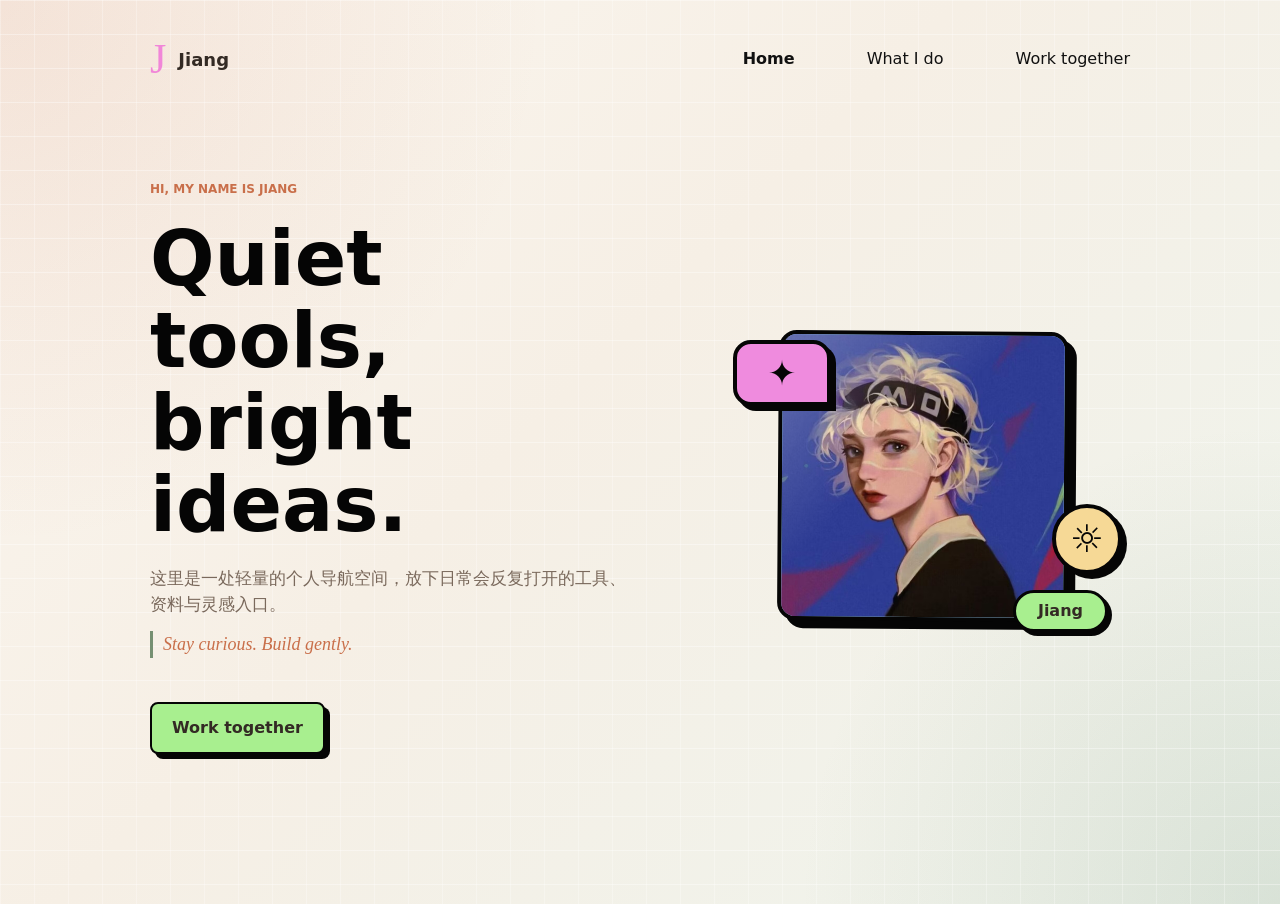
==== commit 612738bb: "feat: split navigation and contact pages" ====
--- a/index.html
+++ b/index.html
@@ -5,30 +5,30 @@
     <meta name="viewport" content="width=device-width, initial-scale=1">
     <meta name="description" content="A warm personal navigation hub for favorite links, tools, notes, and daily resources.">
     <title>Personal Navigation Hub</title>
-    <link rel="stylesheet" href="styles.css?v=20260515-5">
-    <script src="script.js?v=20260515-5" defer></script>
+    <link rel="stylesheet" href="styles.css?v=20260515-6">
   </head>
   <body>
     <header class="site-header">
-      <a class="brand" href="#home" aria-label="Jiang home">
+      <a class="brand" href="index.html" aria-label="Jiang home">
         <span class="logo-mark">J</span>
         <strong>Jiang</strong>
       </a>
       <nav class="top-nav" aria-label="Primary navigation">
-        <a class="active" href="#home">Home</a>
-        <a href="#what-i-do">What I do</a>
+        <a class="active" href="index.html">Home</a>
+        <a href="navigation.html">What I do</a>
+        <a href="contact.html">Work together</a>
       </nav>
     </header>
 
     <main class="page-shell">
-      <section class="portfolio-hero" id="home" aria-labelledby="profile-name">
+      <section class="portfolio-hero" aria-labelledby="profile-name">
         <div class="hero-copy">
           <p class="eyebrow">Hi, my name is Jiang</p>
           <h1 class="hero-title" id="profile-name">Quiet tools, bright ideas.</h1>
-          <p class="profile-intro" id="what-i-do">这里是一处轻量的个人导航空间，放下日常会反复打开的工具、资料与灵感入口。</p>
+          <p class="profile-intro">这里是一处轻量的个人导航空间，放下日常会反复打开的工具、资料与灵感入口。</p>
           <p class="signature">Stay curious. Build gently.</p>
           <div class="hero-actions">
-            <a class="cta-button" href="#contact">Work together</a>
+            <a class="cta-button" href="contact.html">Work together</a>
           </div>
           <div class="status-tags" id="status-tags" aria-label="Status tags"></div>
         </div>
@@ -42,27 +42,6 @@
           <span class="name-pill">Jiang</span>
         </div>
       </section>
-
-      <section class="contact-panel" id="contact" aria-labelledby="contact-title">
-        <p class="eyebrow">Contact</p>
-        <h2 id="contact-title">保持联系</h2>
-        <p>可以通过邮箱联系我：<a href="mailto:2931708921@qq.com">2931708921@qq.com</a></p>
-      </section>
-
-      <section class="navigation-area compact" id="my-work" aria-labelledby="nav-title">
-        <div class="section-heading nav-heading">
-          <div>
-            <p class="eyebrow">Bookmarks</p>
-            <h2 id="nav-title">常用导航</h2>
-          </div>
-          <label class="search-box">
-            <span class="sr-only">搜索链接</span>
-            <input id="search-input" type="search" placeholder="搜索链接、分类或描述..." autocomplete="off">
-          </label>
-        </div>
-        <div class="category-grid" id="category-grid"></div>
-        <p class="empty-state" id="empty-state" hidden>没有找到匹配的链接，换个关键词试试。</p>
-      </section>
     </main>
   </body>
 </html>
--- a/styles.css
+++ b/styles.css
@@ -92,9 +92,32 @@
   padding: 72px 0 56px;
 }
 
+.inner-page {
+  padding-top: 54px;
+}
+
 .portfolio-hero,
 .navigation-area {
   animation: rise-in 620ms ease both;
+}
+
+.page-heading {
+  max-width: 680px;
+  margin-bottom: 28px;
+}
+
+.page-heading h1,
+.contact-hero h1 {
+  margin-bottom: 14px;
+  color: #050505;
+  font-size: clamp(42px, 7vw, 72px);
+  line-height: 1.05;
+}
+
+.page-heading p:last-child,
+.contact-hero > p {
+  color: var(--muted);
+  font-size: 18px;
 }
 
 .navigation-area {
@@ -445,6 +468,65 @@
   padding: 18px 20px;
 }
 
+.contact-hero {
+  max-width: 760px;
+  border: 3px solid #050505;
+  border-radius: 12px;
+  background: rgba(255, 253, 249, 0.88);
+  box-shadow: 8px 8px 0 #050505;
+  padding: clamp(24px, 5vw, 46px);
+}
+
+.contact-list {
+  display: grid;
+  gap: 14px;
+  margin-top: 28px;
+}
+
+.contact-card {
+  display: flex;
+  align-items: center;
+  gap: 14px;
+  border: 2px solid #050505;
+  border-radius: 8px;
+  background: #fffdf9;
+  box-shadow: 4px 4px 0 #050505;
+  padding: 14px;
+  transition: transform 160ms ease, box-shadow 160ms ease;
+}
+
+.contact-card:hover {
+  transform: translate(2px, 2px);
+  box-shadow: 2px 2px 0 #050505;
+}
+
+.contact-icon {
+  display: grid;
+  place-items: center;
+  width: 46px;
+  height: 46px;
+  flex: 0 0 auto;
+  border: 2px solid #050505;
+  border-radius: 10px;
+  background: #ef8bde;
+  font-weight: 900;
+}
+
+.contact-card:nth-child(2) .contact-icon {
+  background: #a8ef8f;
+}
+
+.contact-card span:last-child {
+  display: grid;
+  gap: 2px;
+  min-width: 0;
+}
+
+.contact-card small {
+  color: var(--muted);
+  overflow-wrap: anywhere;
+}
+
 .contact-panel h2 {
   margin-bottom: 8px;
 }
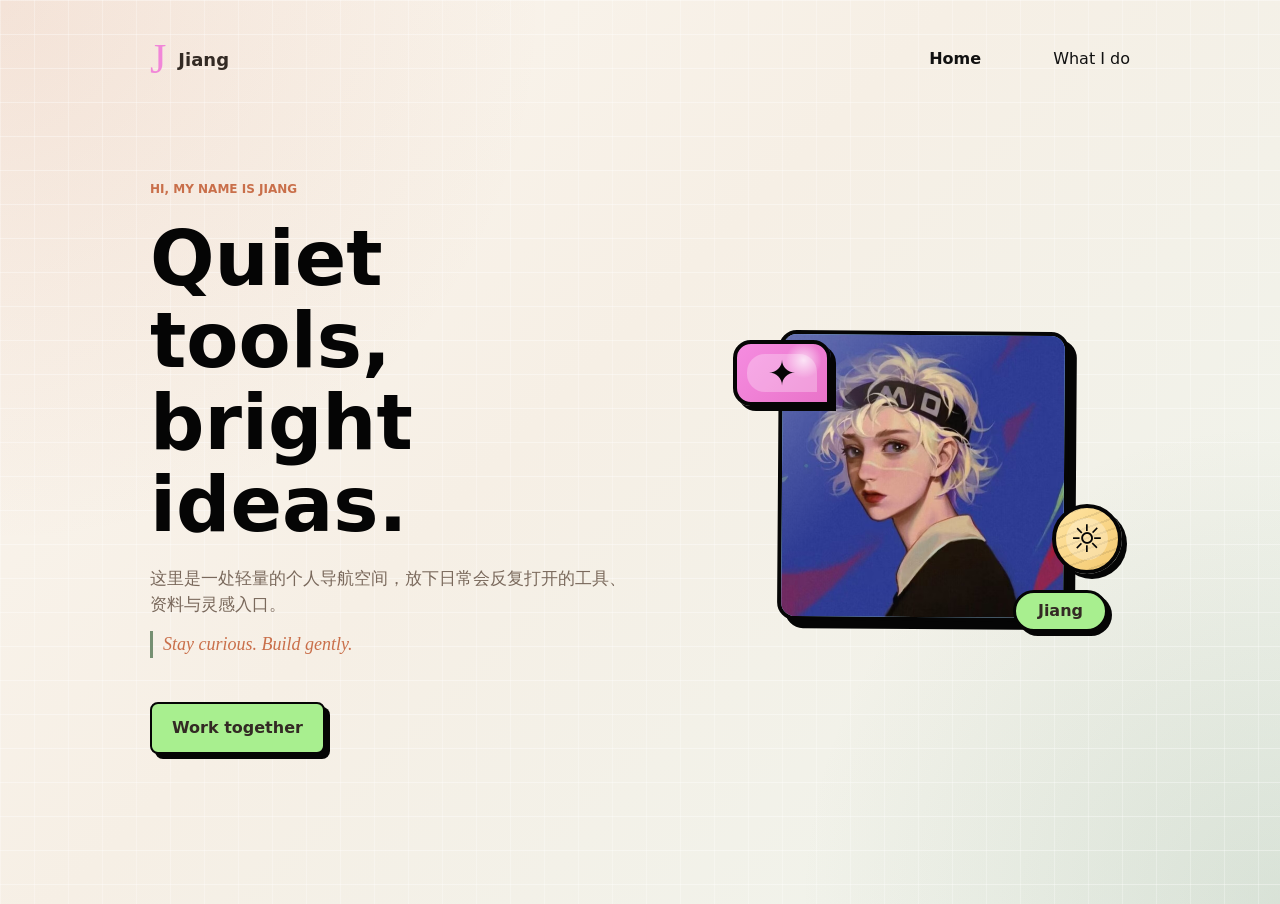
==== commit 1de9c65d: "feat: polish icons and expand navigation links" ====
--- a/index.html
+++ b/index.html
@@ -5,7 +5,7 @@
     <meta name="viewport" content="width=device-width, initial-scale=1">
     <meta name="description" content="A warm personal navigation hub for favorite links, tools, notes, and daily resources.">
     <title>Personal Navigation Hub</title>
-    <link rel="stylesheet" href="styles.css?v=20260515-6">
+    <link rel="stylesheet" href="styles.css?v=20260515-7">
   </head>
   <body>
     <header class="site-header">
@@ -16,7 +16,6 @@
       <nav class="top-nav" aria-label="Primary navigation">
         <a class="active" href="index.html">Home</a>
         <a href="navigation.html">What I do</a>
-        <a href="contact.html">Work together</a>
       </nav>
     </header>
 
--- a/styles.css
+++ b/styles.css
@@ -219,6 +219,16 @@
   color: #050505;
   font-weight: 900;
   box-shadow: 5px 5px 0 #050505;
+  isolation: isolate;
+}
+
+.floating-sticker::after {
+  content: "";
+  position: absolute;
+  inset: 10px;
+  border-radius: inherit;
+  background: rgba(255, 255, 255, 0.28);
+  z-index: -1;
 }
 
 .sticker-brush {
@@ -227,7 +237,9 @@
   width: 98px;
   height: 66px;
   border-radius: 18px 18px 0 18px;
-  background: #ef8bde;
+  background:
+    radial-gradient(circle at 74% 28%, rgba(255, 255, 255, 0.7), transparent 18px),
+    linear-gradient(135deg, #f58ce0, #e973c9);
   font-size: 34px;
 }
 
@@ -237,7 +249,9 @@
   width: 70px;
   height: 70px;
   border-radius: 50%;
-  background: #f6d996;
+  background:
+    repeating-linear-gradient(160deg, transparent 0 8px, rgba(5, 5, 5, 0.08) 8px 10px),
+    linear-gradient(135deg, #ffe5a3, #f4c86f);
   font-size: 38px;
 }
 
@@ -500,20 +514,38 @@
   box-shadow: 2px 2px 0 #050505;
 }
 
-.contact-icon {
+.contact-orb {
   display: grid;
   place-items: center;
-  width: 46px;
-  height: 46px;
+  width: 58px;
+  height: 58px;
   flex: 0 0 auto;
   border: 2px solid #050505;
-  border-radius: 10px;
-  background: #ef8bde;
+  border-radius: 16px;
+  box-shadow: 4px 4px 0 #050505;
+}
+
+.github-orb {
+  background:
+    radial-gradient(circle at 70% 22%, rgba(255, 255, 255, 0.7), transparent 16px),
+    linear-gradient(135deg, #f58ce0, #db75ff);
+}
+
+.email-orb {
+  background:
+    radial-gradient(circle at 28% 24%, rgba(255, 255, 255, 0.76), transparent 15px),
+    linear-gradient(135deg, #a8ef8f, #7ddcc1);
+}
+
+.contact-icon {
+  display: grid;
+  place-items: center;
+  width: 38px;
+  height: 38px;
+  border: 2px solid #050505;
+  border-radius: 50%;
+  background: rgba(255, 253, 249, 0.85);
   font-weight: 900;
-}
-
-.contact-card:nth-child(2) .contact-icon {
-  background: #a8ef8f;
 }
 
 .contact-card span:last-child {
